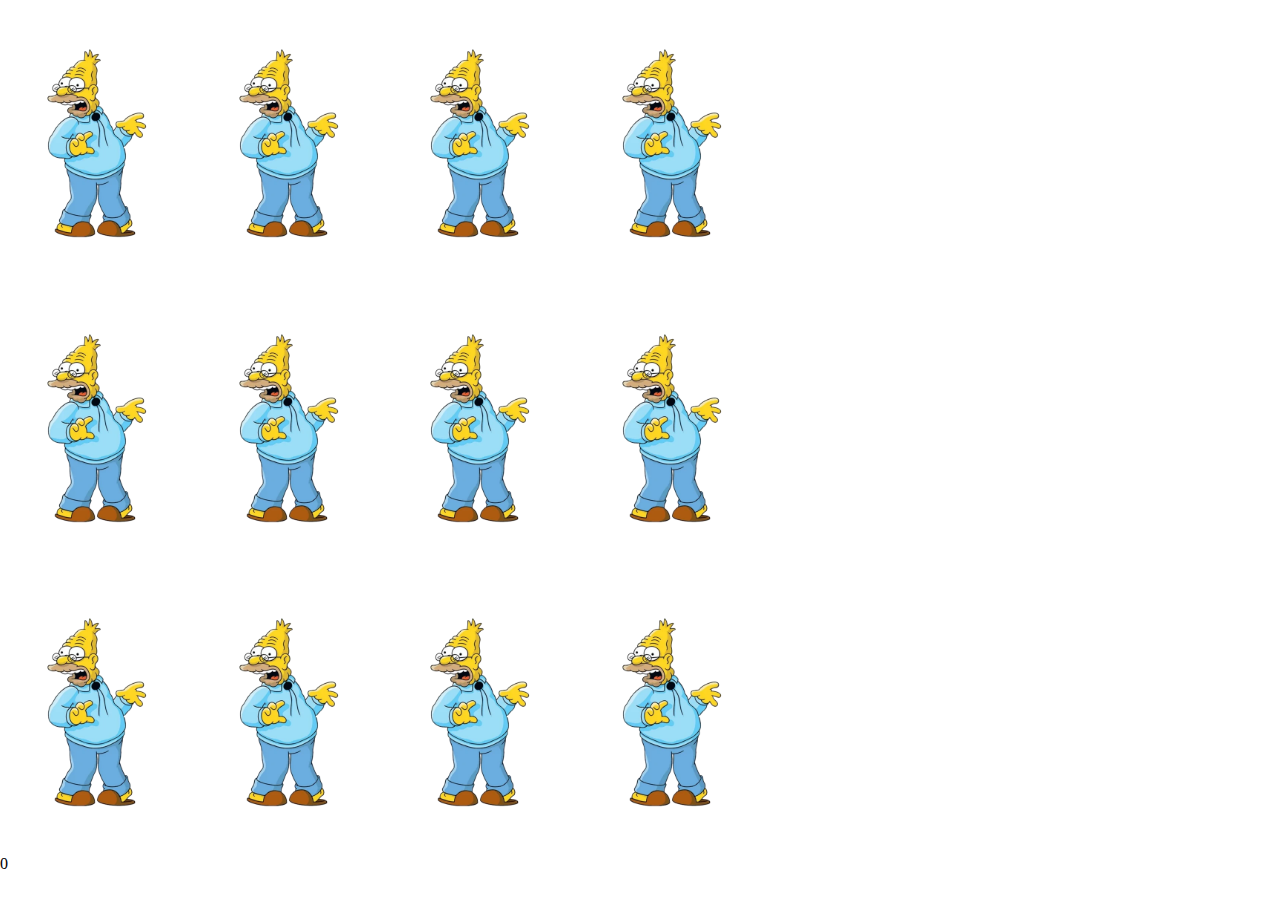
==== Juego-Parejas/index.html @ 7b5cbed4 "1. Cambio de map con array a NodeList con forEach en validarRespuestas() / script.js de test-simpson" ====
<!DOCTYPE html>
<html lang="es">
<head>
    <meta charset="UTF-8">
    <meta name="viewport" content="width=device-width, initial-scale=1.0">
    <link rel="stylesheet" href="css/style.css">
    <title>Inicio</title>
</head>
<body>
    <table>
        <tr>
            <td class="oculta" id="uno"></td>
            <td class="oculta" id="dos"></td>
            <td class="oculta" id="tres"></td>
            <td class="oculta" id="cuatro"></td>
        </tr>
        <tr>
            <td class="oculta" id="cinco"></td>
            <td class="oculta" id="seis"></td>
            <td class="oculta" id="siete"></td>
            <td class="oculta" id="ocho"></td>
        </tr>
        <tr>
            <td class="oculta" id="nueve"></td>
            <td class="oculta" id="diez"></td>
            <td class="oculta" id="once"></td>
            <td class="oculta" id="doce"></td>
        </tr>
    </table>
    <p>0</p>
    <script src="js/script.js"></script>
</body>
</html>
---- Juego-Parejas/css/style.css ----
*{
    padding: 0;
    margin: 0;
    box-sizing: border-box;
}

body {
    width: 100%;
    height: 100vh;
}

table {
    width: 60%;
    height: 95vh;
    border-collapse: collapse;
    border: 2px solid red;
}

td {
    border: 2px solid white;
}

.oculta {
    background-color:aqua;
    cursor: pointer;
}

.revelada {
    background: url("../img/abraham.png") no-repeat;
    background-repeat: no-repeat;
    background-size: 100%;
    background-position: center;
    cursor: pointer;
}

.emparejada {
    background-color: white;
}
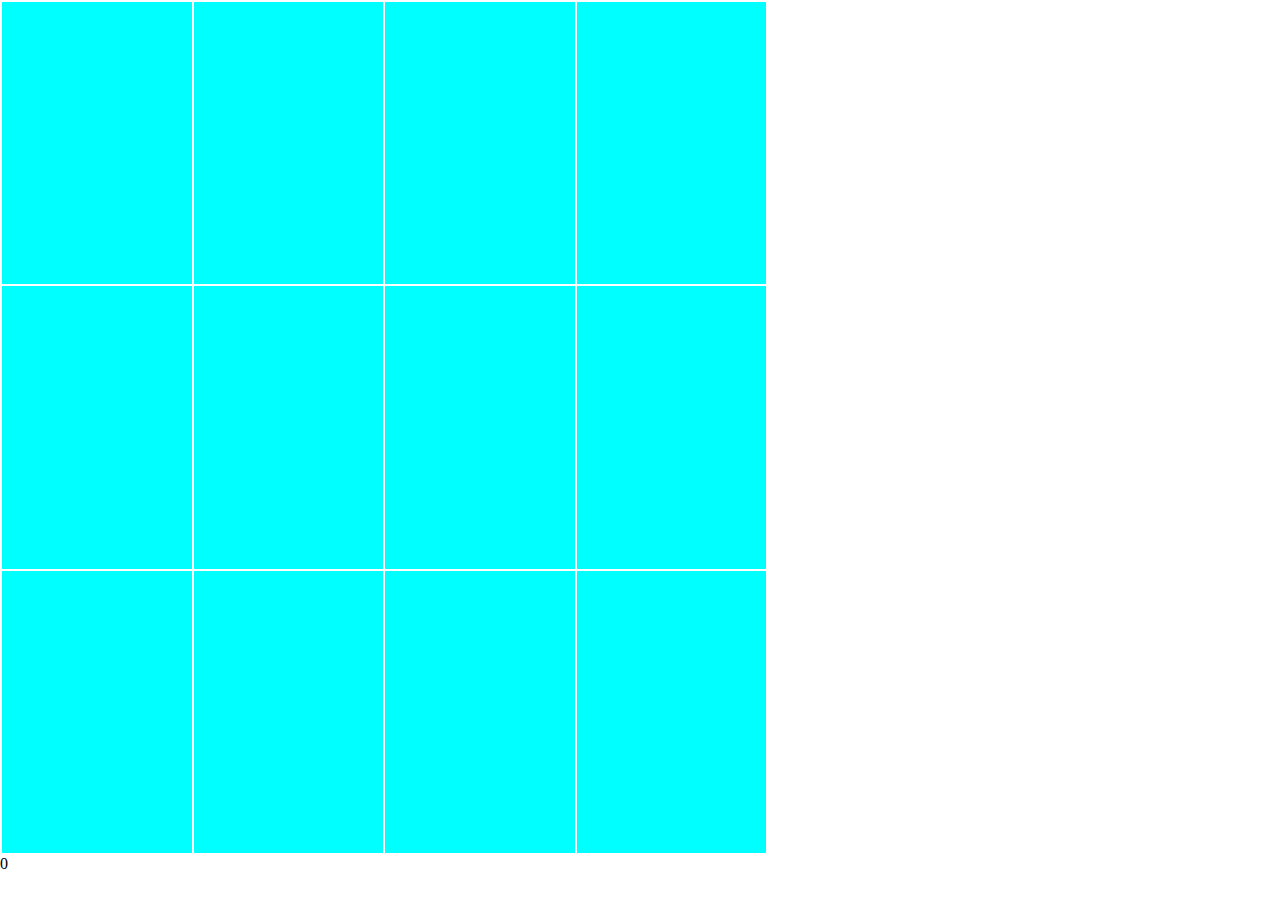
==== commit 43aa765c: "Establecidas imágenes para cada tarjeta" ====
--- a/Juego-Parejas/index.html
+++ b/Juego-Parejas/index.html
@@ -9,22 +9,22 @@
 <body>
     <table>
         <tr>
-            <td class="oculta" id="uno"></td>
-            <td class="oculta" id="dos"></td>
-            <td class="oculta" id="tres"></td>
-            <td class="oculta" id="cuatro"></td>
+            <td class="oculta"></td>
+            <td class="oculta"></td>
+            <td class="oculta"></td>
+            <td class="oculta"></td>
         </tr>
         <tr>
-            <td class="oculta" id="cinco"></td>
-            <td class="oculta" id="seis"></td>
-            <td class="oculta" id="siete"></td>
-            <td class="oculta" id="ocho"></td>
+            <td class="oculta"></td>
+            <td class="oculta"></td>
+            <td class="oculta"></td>
+            <td class="oculta"></td>
         </tr>
         <tr>
-            <td class="oculta" id="nueve"></td>
-            <td class="oculta" id="diez"></td>
-            <td class="oculta" id="once"></td>
-            <td class="oculta" id="doce"></td>
+            <td class="oculta"></td>
+            <td class="oculta"></td>
+            <td class="oculta"></td>
+            <td class="oculta"></td>
         </tr>
     </table>
     <p>0</p>
--- a/Juego-Parejas/css/style.css
+++ b/Juego-Parejas/css/style.css
@@ -21,15 +21,16 @@
 }
 
 .oculta {
-    background-color:aqua;
+    background:aqua;
     cursor: pointer;
 }
 
 .revelada {
-    background: url("../img/abraham.png") no-repeat;
+    background-image: url('../img/lisa.png');
     background-repeat: no-repeat;
     background-size: 100%;
     background-position: center;
+    background-color: white;
     cursor: pointer;
 }
 
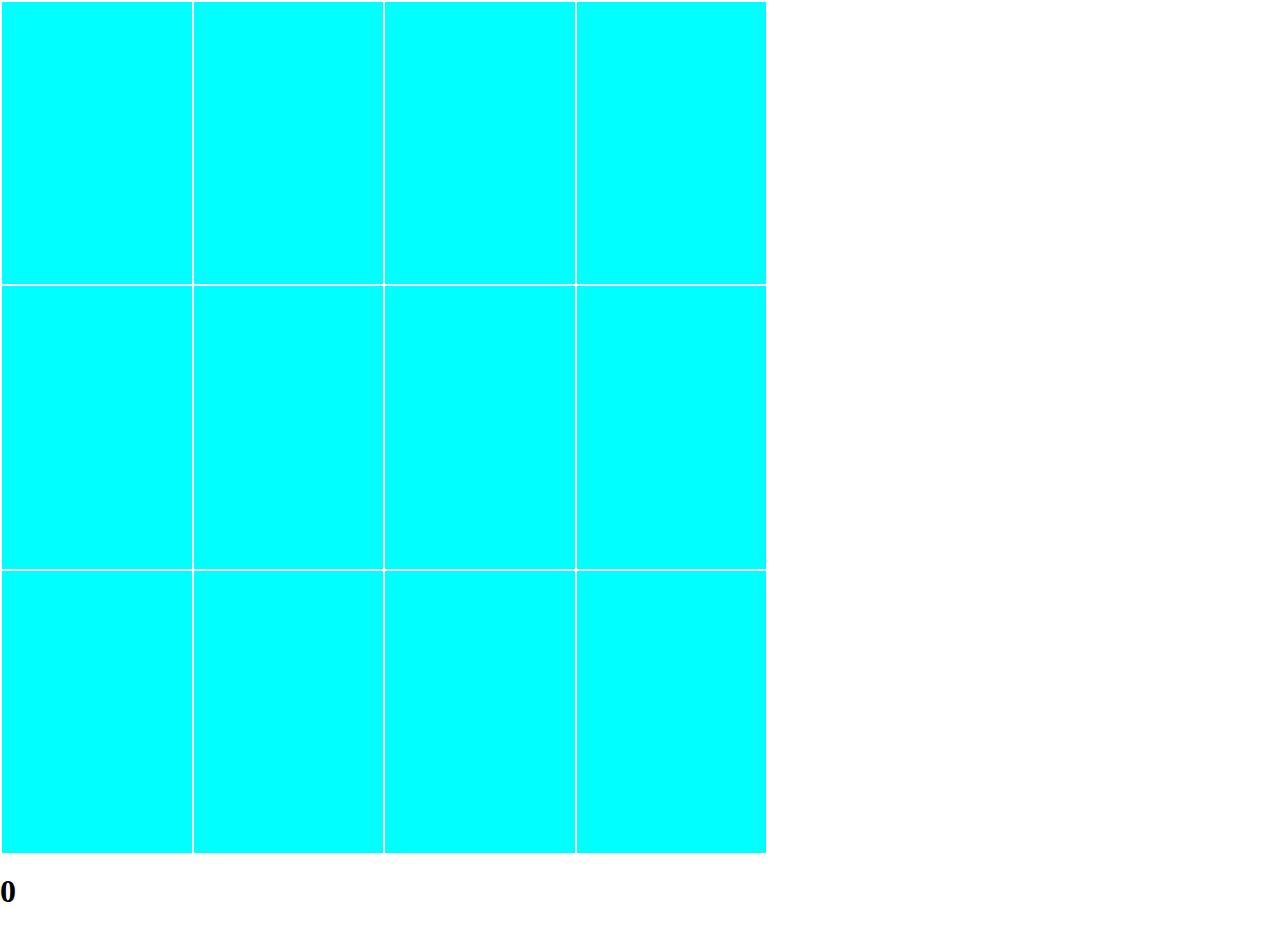
==== commit f4e08afa: "1. Creada base del juego 2. Agregado tiempo de espera para visualizar cartas reveladas 3. Implementa" ====
--- a/Juego-Parejas/index.html
+++ b/Juego-Parejas/index.html
@@ -27,7 +27,9 @@
             <td class="oculta"></td>
         </tr>
     </table>
-    <p>0</p>
+    <br>
+    <h1 id="resultados">0</h1>
+    <br>
     <script src="js/script.js"></script>
 </body>
 </html>--- a/Juego-Parejas/css/style.css
+++ b/Juego-Parejas/css/style.css
@@ -13,7 +13,6 @@
     width: 60%;
     height: 95vh;
     border-collapse: collapse;
-    border: 2px solid red;
 }
 
 td {
@@ -35,5 +34,5 @@
 }
 
 .emparejada {
-    background-color: white;
+    background: rgb(243, 88, 88);
 }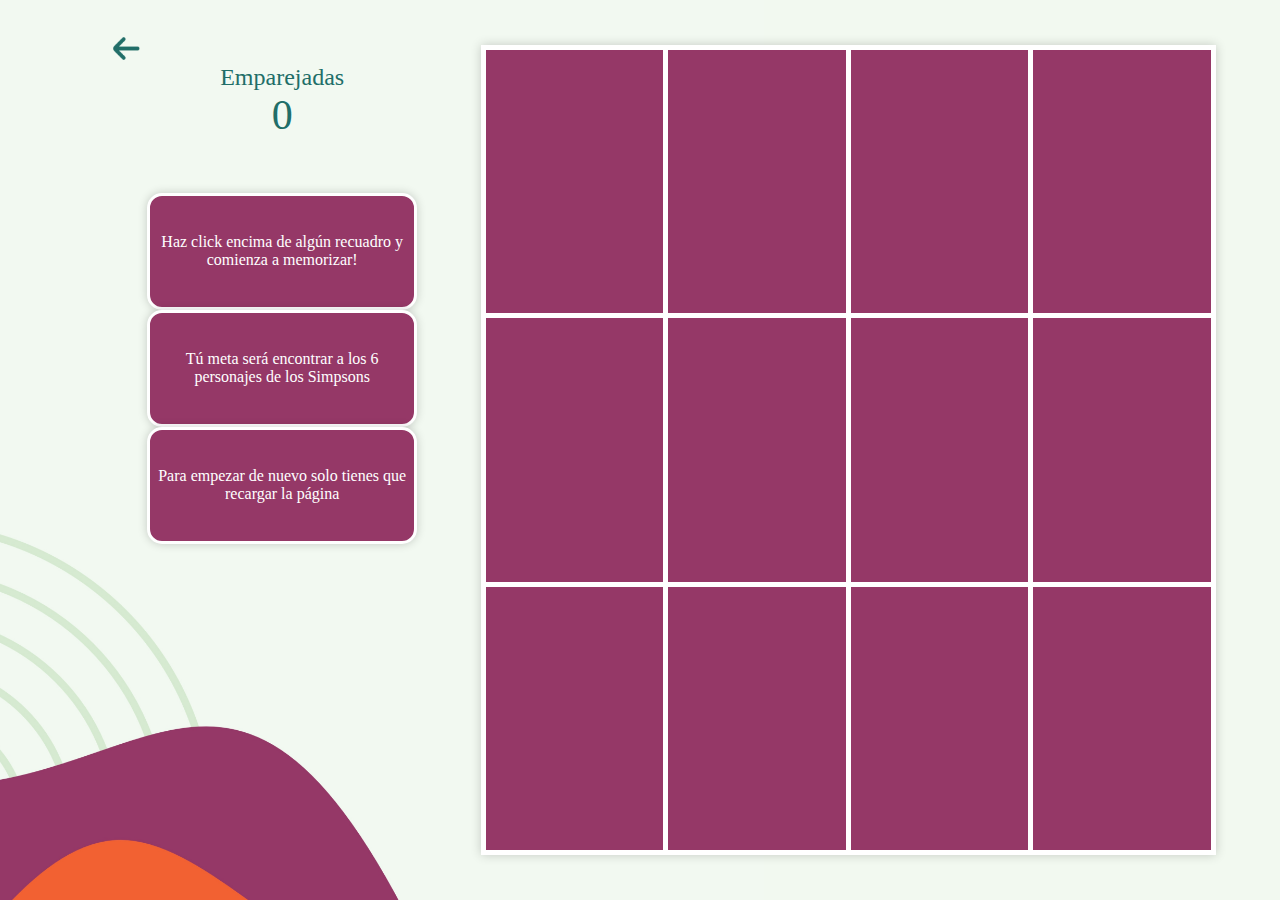
==== commit 569f1670: "1. Se cambio el diseño del fondo del juego de parejas 2. Se cambió la posición de la tabla del juego" ====
--- a/Juego-Parejas/index.html
+++ b/Juego-Parejas/index.html
@@ -7,29 +7,47 @@
     <title>Inicio</title>
 </head>
 <body>
-    <table>
-        <tr>
-            <td class="oculta"></td>
-            <td class="oculta"></td>
-            <td class="oculta"></td>
-            <td class="oculta"></td>
-        </tr>
-        <tr>
-            <td class="oculta"></td>
-            <td class="oculta"></td>
-            <td class="oculta"></td>
-            <td class="oculta"></td>
-        </tr>
-        <tr>
-            <td class="oculta"></td>
-            <td class="oculta"></td>
-            <td class="oculta"></td>
-            <td class="oculta"></td>
-        </tr>
-    </table>
-    <br>
-    <h1 id="resultados">0</h1>
-    <br>
+
+    <div id="volver">
+        <a href="/Inicio/index.html"><img src="img/volver.png"></a>
+    </div>
+
+    <div class="cont-tabla">
+        <table>
+            <tr>
+                <td class="oculta"></td>
+                <td class="oculta"></td>
+                <td class="oculta"></td>
+                <td class="oculta"></td>
+            </tr>
+            <tr>
+                <td class="oculta"></td>
+                <td class="oculta"></td>
+                <td class="oculta"></td>
+                <td class="oculta"></td>
+            </tr>
+            <tr>
+                <td class="oculta"></td>
+                <td class="oculta"></td>
+                <td class="oculta"></td>
+                <td class="oculta"></td>
+            </tr>
+        </table>
+    </div>
+
+    <div class="cont-text">
+        <span>Emparejadas</span>
+        <span id="resultados">0</span>
+        <div class="notas">
+            <p>Haz click encima de algún recuadro y comienza a memorizar!</p>
+        </div>
+        <div class="notas">
+            <p>Tú meta será encontrar a los 6 personajes de los Simpsons</p>
+        </div>
+        <div class="notas">
+            <p>Para empezar de nuevo solo tienes que recargar la página</p>
+        </div>
+    <div>
     <script src="js/script.js"></script>
 </body>
 </html>--- a/Juego-Parejas/css/style.css
+++ b/Juego-Parejas/css/style.css
@@ -1,3 +1,14 @@
+@font-face {
+    font-family: "LuckiestGuy";
+    src: url("../fuentes/Luckiest_Guy/LuckiestGuy-Regular.ttf");
+}
+
+@font-face {
+    font-family: "Inter";
+    src: url("../fuentes/Inter/static/Inter_18pt-Regular.ttf");
+}
+
+
 *{
     padding: 0;
     margin: 0;
@@ -7,32 +18,93 @@
 body {
     width: 100%;
     height: 100vh;
+    display: flex;
+    justify-content: space-between;
+    background: center/cover url("../img/fondo.png");
+}
+
+#volver {
+    margin-top: 2%;
+    margin-left: 8%;
+}
+
+#volver img{
+    width: 45px;
+    height: 45px;
+}
+
+.cont-tabla {
+    display: flex;
+    align-items: center;
+    width: 60%;
+    margin-right: 5%;
+    order: 2;
+
 }
 
 table {
-    width: 60%;
-    height: 95vh;
+    width: 100%;
+    height: 90vh;
     border-collapse: collapse;
+    box-shadow: 0 0 10px rgba(0, 0, 0, 0.193);
 }
 
 td {
-    border: 2px solid white;
+    border: 5px solid white;
 }
 
+.cont-text {
+    width: 22%;
+    margin-right: 5%;
+    display: flex;
+    flex-direction: column;
+    padding-top: 5%;
+}
+
+.notas {
+
+    font-family: "Inter";
+    color: white;
+    background-color: #953867;
+    border: 3px solid white;
+    box-shadow: 0 0 10px rgba(0, 0, 0, 0.193);
+    height: 14%;
+    border-radius: 15px;
+    text-align: center;
+    padding: 2%;
+    display: flex;
+    align-items: center;
+}
+
+.cont-text span {
+    color: #216E68;
+    font-size: 24px;
+    align-self: center;
+    font-family: "LuckiestGuy";
+}
+
+#resultados {
+    font-size: 42px;
+    margin-bottom: 20%;
+}
+
+
+/*================ UTILIDADES =================*/
+
 .oculta {
-    background:aqua;
+    background:#953867;
     cursor: pointer;
 }
 
 .revelada {
     background-image: url('../img/lisa.png');
     background-repeat: no-repeat;
-    background-size: 100%;
+    background-size: 70%;
     background-position: center;
     background-color: white;
     cursor: pointer;
 }
 
 .emparejada {
-    background: rgb(243, 88, 88);
+    background: #83CCC1;
 }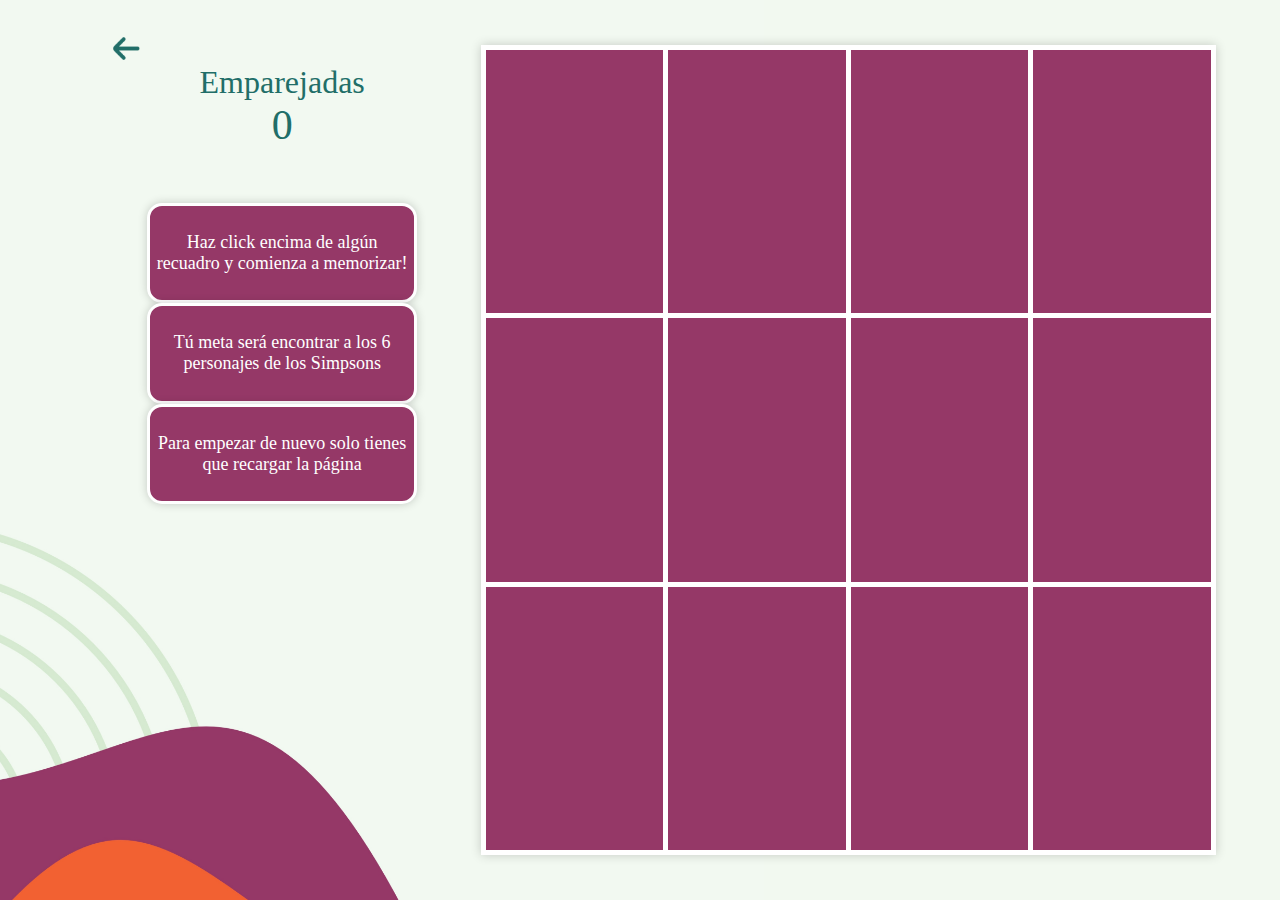
==== commit ed81f57d: "Error de no redireccionado a inicio corregido" ====
--- a/Juego-Parejas/index.html
+++ b/Juego-Parejas/index.html
@@ -9,7 +9,7 @@
 <body>
 
     <div id="volver">
-        <a href="/Inicio/index.html"><img src="img/volver.png"></a>
+        <a href="../Inicio/index.html"><img src="img/volver.png"></a>
     </div>
 
     <div class="cont-tabla">
--- a/Juego-Parejas/css/style.css
+++ b/Juego-Parejas/css/style.css
@@ -62,23 +62,23 @@
 }
 
 .notas {
-
     font-family: "Inter";
     color: white;
     background-color: #953867;
     border: 3px solid white;
     box-shadow: 0 0 10px rgba(0, 0, 0, 0.193);
-    height: 14%;
+    height: 12%;
     border-radius: 15px;
     text-align: center;
     padding: 2%;
     display: flex;
     align-items: center;
+    font-size: 18px;
 }
 
 .cont-text span {
     color: #216E68;
-    font-size: 24px;
+    font-size: 32px;
     align-self: center;
     font-family: "LuckiestGuy";
 }
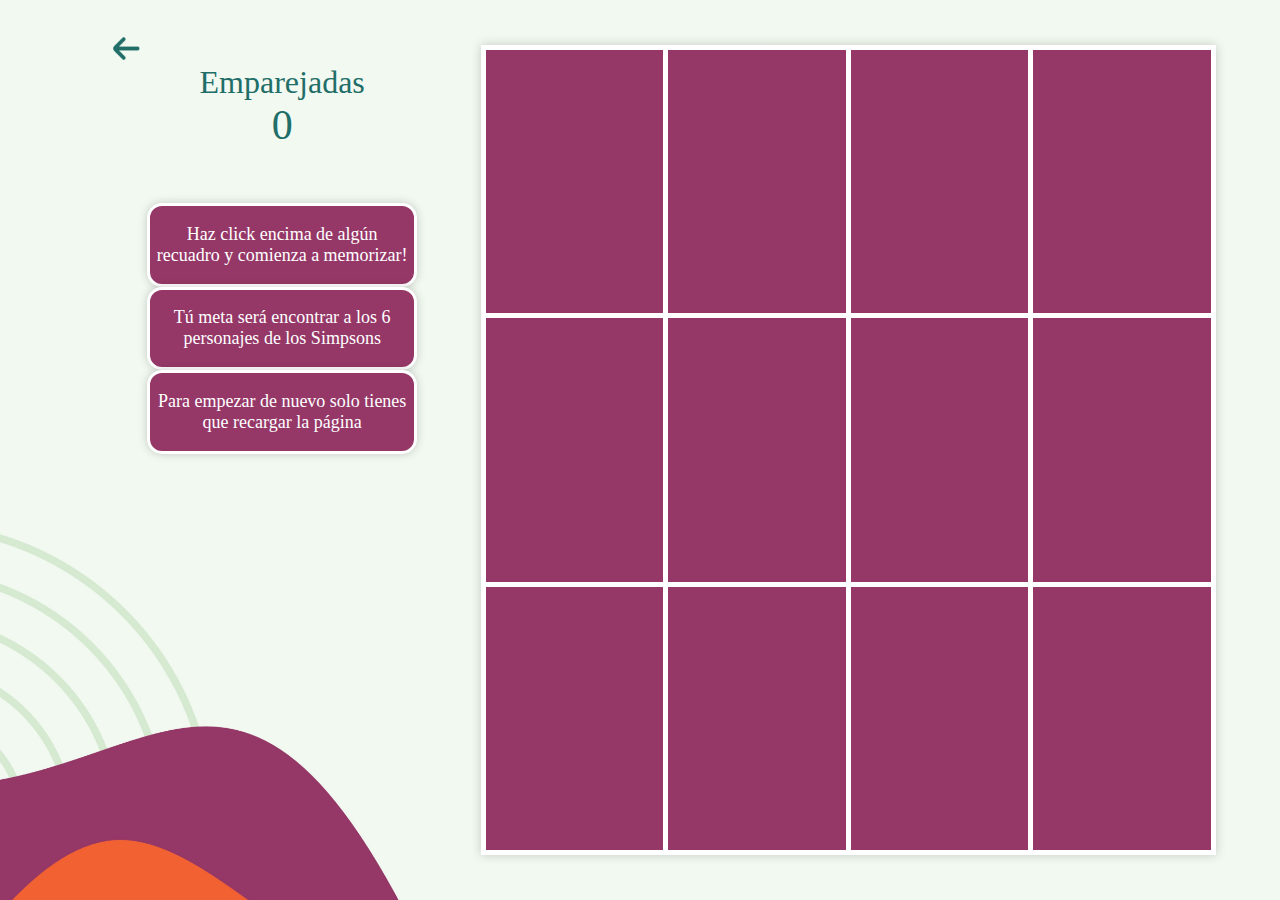
==== commit 6c61ad93: "1. Aplicado diseño móvil en vertical y horizontal para el juego de parejas 2. Cambio de mensajes de " ====
--- a/Juego-Parejas/index.html
+++ b/Juego-Parejas/index.html
@@ -11,6 +11,7 @@
     <div id="volver">
         <a href="../Inicio/index.html"><img src="img/volver.png"></a>
     </div>
+
 
     <div class="cont-tabla">
         <table>
@@ -38,14 +39,16 @@
     <div class="cont-text">
         <span>Emparejadas</span>
         <span id="resultados">0</span>
-        <div class="notas">
-            <p>Haz click encima de algún recuadro y comienza a memorizar!</p>
-        </div>
-        <div class="notas">
-            <p>Tú meta será encontrar a los 6 personajes de los Simpsons</p>
-        </div>
-        <div class="notas">
-            <p>Para empezar de nuevo solo tienes que recargar la página</p>
+        <div class="cont-notas">
+            <div class="notas">
+                <p>Haz click encima de algún recuadro y comienza a memorizar!</p>
+            </div>
+            <div class="notas">
+                <p>Tú meta será encontrar a los 6 personajes de los Simpsons</p>
+            </div>
+            <div class="notas">
+                <p>Para empezar de nuevo solo tienes que recargar la página</p>
+            </div>
         </div>
     <div>
     <script src="js/script.js"></script>
--- a/Juego-Parejas/css/style.css
+++ b/Juego-Parejas/css/style.css
@@ -88,6 +88,9 @@
     margin-bottom: 20%;
 }
 
+.cont-notas {
+    height: 100%;
+}
 
 /*================ UTILIDADES =================*/
 
@@ -107,4 +110,89 @@
 
 .emparejada {
     background: #83CCC1;
-}+}
+
+/* =================== MÓVILES EN VERTICAL ========================*/
+@media screen and (max-width: 430px) {
+
+    body {
+        flex-direction: column;
+    }
+
+    .cont-tabla {
+        width: 100%;
+        height: 500px;
+        display: flex;
+        justify-content: center;
+    }
+
+    .cont-tabla table{
+        width: 95%;
+        height: 450px;
+        margin-bottom: 5%;
+    }
+
+    .cont-text {
+        width: 100%;
+    }
+
+    #resultados {
+        margin: 0;
+    }
+
+    .cont-notas {
+        display: flex;
+        flex-direction: column;
+        align-items: center;
+        width: 100%;
+        margin-top: 5%;
+    }
+
+    .notas{
+        width: 90%;
+        height: 30%;
+        padding: 4%;
+        font-size: 16px;
+    }
+
+    .revelada {
+        background-size: 100%;
+    }
+}
+
+
+/* =================== MÓVILES EN HORIZONTAL ========================*/
+@media screen and (max-height: 430px) {
+    
+    #volver {
+        margin-left: 2%;
+    }
+    
+    .cont-tabla {
+        margin: 2%;
+    }
+
+    .cont-text {
+        margin: 0;
+        width: 35%;
+        display: flex;
+    }
+
+    .cont-text span {
+        font-size: 24px;
+    }
+
+    #resultados {
+        margin-bottom: 4%;
+    }
+    
+    .cont-notas {
+        width: 100%;
+    }
+
+    .notas {
+        font-size: 14px;
+        padding: 7%;
+        height: 70px;
+    }
+}
